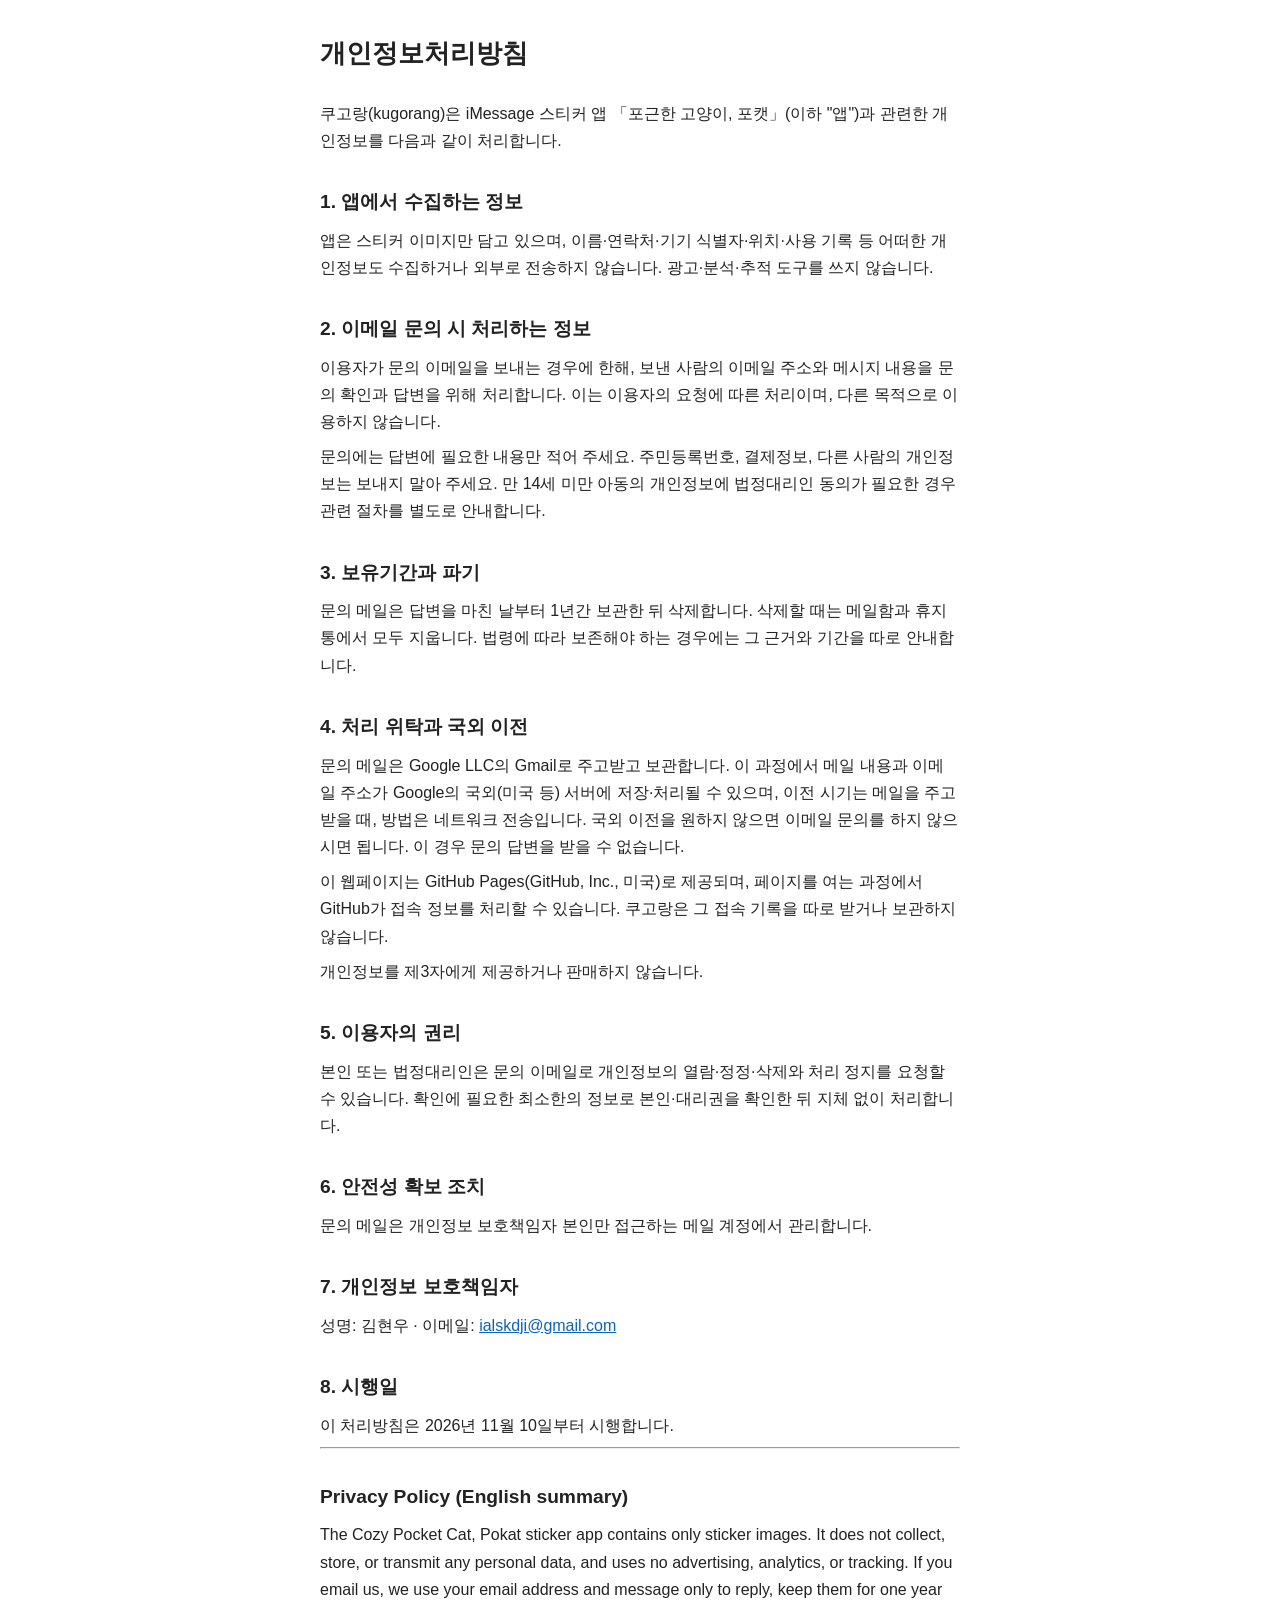
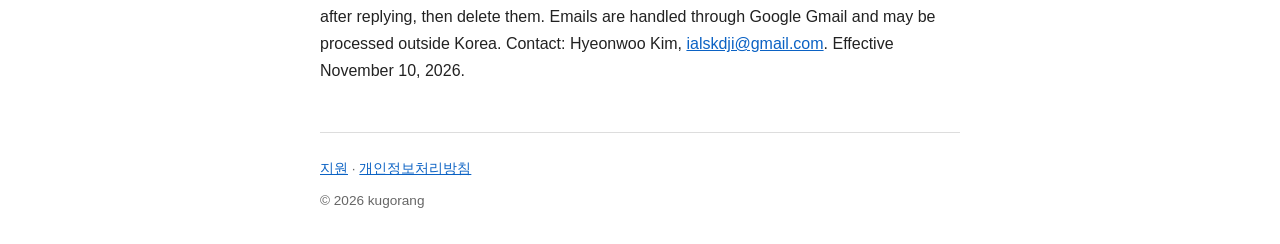
==== privacy.html @ f9ce9f7d "Pokat support and privacy pages" ====
<!DOCTYPE html>
<html lang="ko">
<head>
<meta charset="utf-8">
<meta name="viewport" content="width=device-width, initial-scale=1">
<title>포근한 고양이, 포캣 개인정보처리방침</title>
<style>
  body {
    font-family: -apple-system, BlinkMacSystemFont, "Apple SD Gothic Neo", "Malgun Gothic", "Segoe UI", Roboto, "Noto Sans KR", sans-serif;
    max-width: 40rem;
    margin: 2rem auto;
    padding: 0 1rem;
    line-height: 1.7;
    color: #222;
    background: #fff;
  }
  h1 {
    font-size: 1.6rem;
    margin: 0 0 1.5rem;
  }
  h2 {
    font-size: 1.2rem;
    margin: 2rem 0 0.5rem;
  }
  p {
    margin: 0.5rem 0;
  }
  a {
    color: #0b62c4;
  }
  footer {
    margin-top: 3rem;
    padding-top: 1rem;
    border-top: 1px solid #ddd;
    font-size: 0.85rem;
    color: #666;
  }
</style>
</head>
<body>
<main>
<h1>개인정보처리방침</h1>
<p>쿠고랑(kugorang)은 iMessage 스티커 앱 「포근한 고양이, 포캣」(이하 "앱")과 관련한 개인정보를 다음과 같이 처리합니다.</p>
<h2>1. 앱에서 수집하는 정보</h2>
<p>앱은 스티커 이미지만 담고 있으며, 이름·연락처·기기 식별자·위치·사용 기록 등 어떠한 개인정보도 수집하거나 외부로 전송하지 않습니다. 광고·분석·추적 도구를 쓰지 않습니다.</p>
<h2>2. 이메일 문의 시 처리하는 정보</h2>
<p>이용자가 문의 이메일을 보내는 경우에 한해, 보낸 사람의 이메일 주소와 메시지 내용을 문의 확인과 답변을 위해 처리합니다. 이는 이용자의 요청에 따른 처리이며, 다른 목적으로 이용하지 않습니다.</p>
<p>문의에는 답변에 필요한 내용만 적어 주세요. 주민등록번호, 결제정보, 다른 사람의 개인정보는 보내지 말아 주세요. 만 14세 미만 아동의 개인정보에 법정대리인 동의가 필요한 경우 관련 절차를 별도로 안내합니다.</p>
<h2>3. 보유기간과 파기</h2>
<p>문의 메일은 답변을 마친 날부터 1년간 보관한 뒤 삭제합니다. 삭제할 때는 메일함과 휴지통에서 모두 지웁니다. 법령에 따라 보존해야 하는 경우에는 그 근거와 기간을 따로 안내합니다.</p>
<h2>4. 처리 위탁과 국외 이전</h2>
<p>문의 메일은 Google LLC의 Gmail로 주고받고 보관합니다. 이 과정에서 메일 내용과 이메일 주소가 Google의 국외(미국 등) 서버에 저장·처리될 수 있으며, 이전 시기는 메일을 주고받을 때, 방법은 네트워크 전송입니다. 국외 이전을 원하지 않으면 이메일 문의를 하지 않으시면 됩니다. 이 경우 문의 답변을 받을 수 없습니다.</p>
<p>이 웹페이지는 GitHub Pages(GitHub, Inc., 미국)로 제공되며, 페이지를 여는 과정에서 GitHub가 접속 정보를 처리할 수 있습니다. 쿠고랑은 그 접속 기록을 따로 받거나 보관하지 않습니다.</p>
<p>개인정보를 제3자에게 제공하거나 판매하지 않습니다.</p>
<h2>5. 이용자의 권리</h2>
<p>본인 또는 법정대리인은 문의 이메일로 개인정보의 열람·정정·삭제와 처리 정지를 요청할 수 있습니다. 확인에 필요한 최소한의 정보로 본인·대리권을 확인한 뒤 지체 없이 처리합니다.</p>
<h2>6. 안전성 확보 조치</h2>
<p>문의 메일은 개인정보 보호책임자 본인만 접근하는 메일 계정에서 관리합니다.</p>
<h2>7. 개인정보 보호책임자</h2>
<p>성명: 김현우 · 이메일: <a href="mailto:ialskdji@gmail.com">ialskdji@gmail.com</a></p>
<h2>8. 시행일</h2>
<p>이 처리방침은 2026년 11월 10일부터 시행합니다.</p>
<hr>
<h2>Privacy Policy (English summary)</h2>
<p>The Cozy Pocket Cat, Pokat sticker app contains only sticker images. It does not collect, store, or transmit any personal data, and uses no advertising, analytics, or tracking. If you email us, we use your email address and message only to reply, keep them for one year after replying, then delete them. Emails are handled through Google Gmail and may be processed outside Korea. Contact: Hyeonwoo Kim, <a href="mailto:ialskdji@gmail.com">ialskdji@gmail.com</a>. Effective November 10, 2026.</p>
</main>
<footer>
<p><a href="/">지원</a> · <a href="/privacy.html">개인정보처리방침</a></p>
<p>© 2026 kugorang</p>
</footer>
</body>
</html>
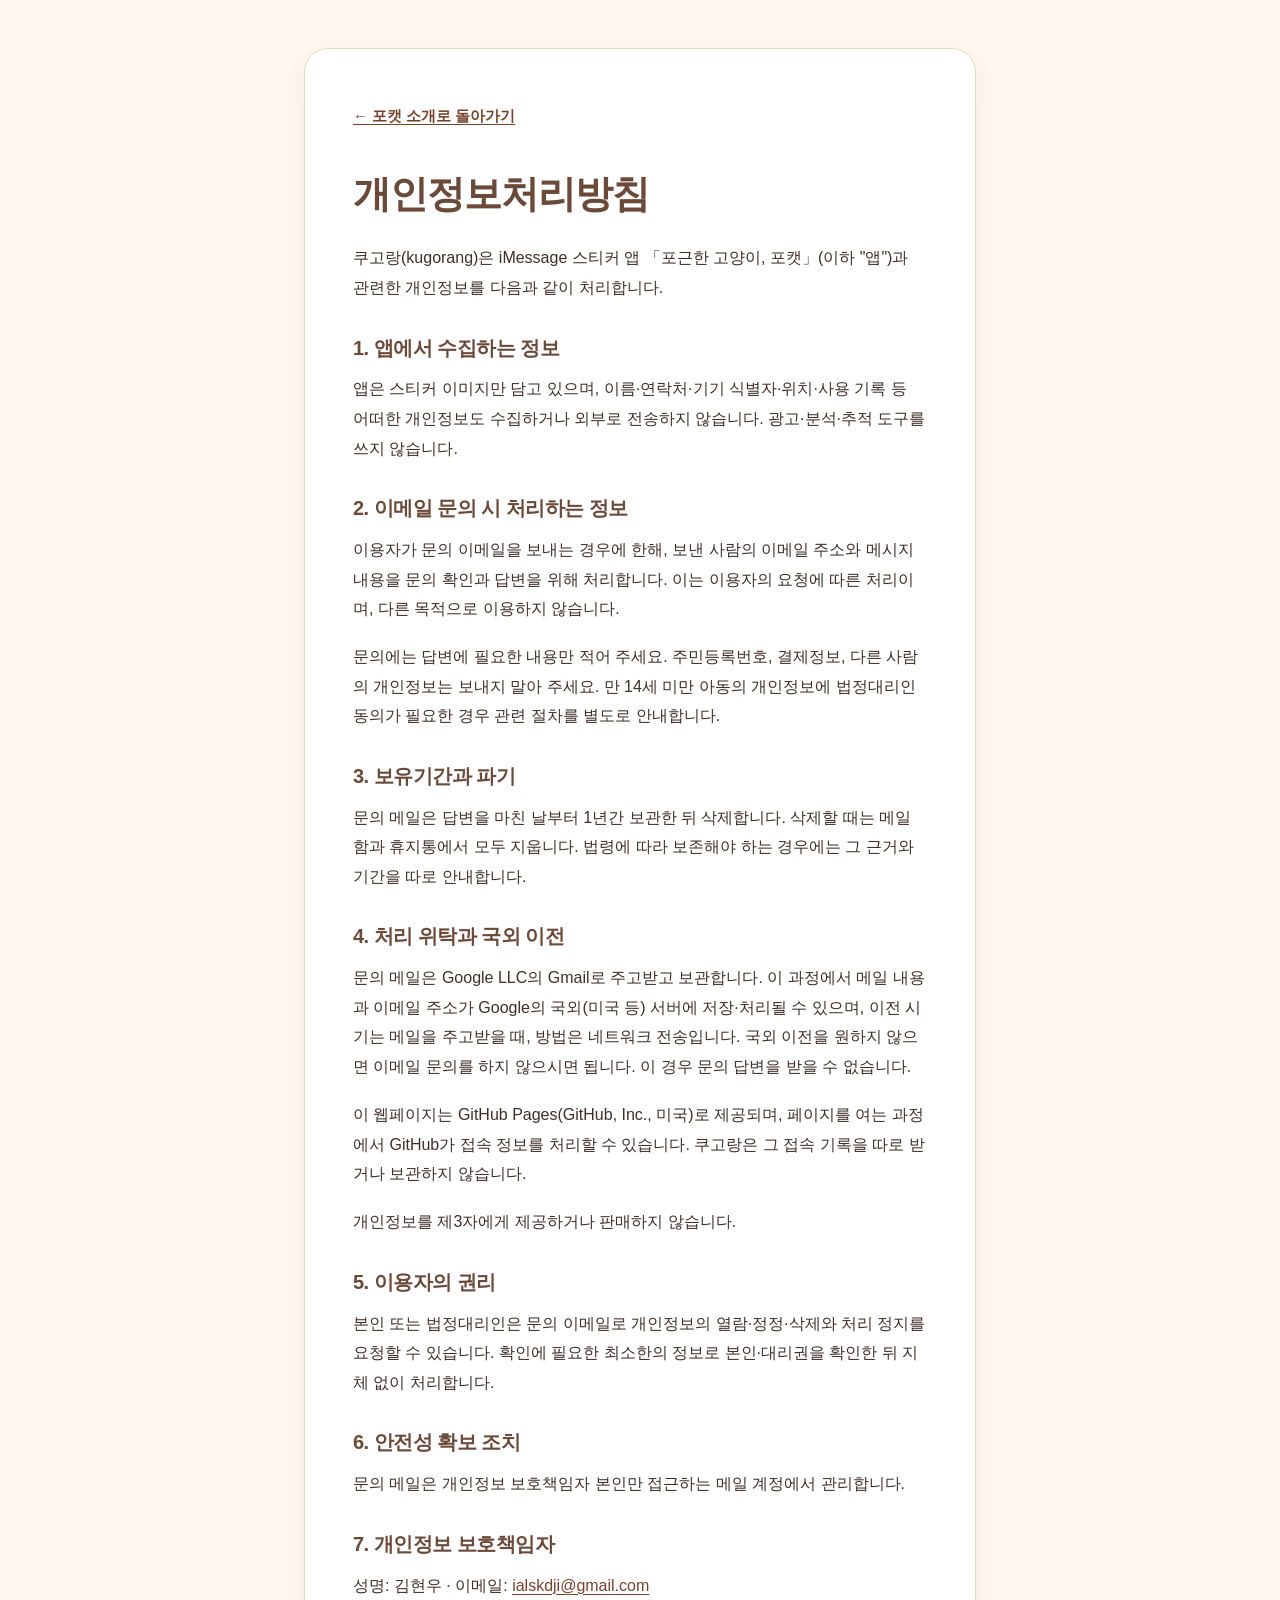
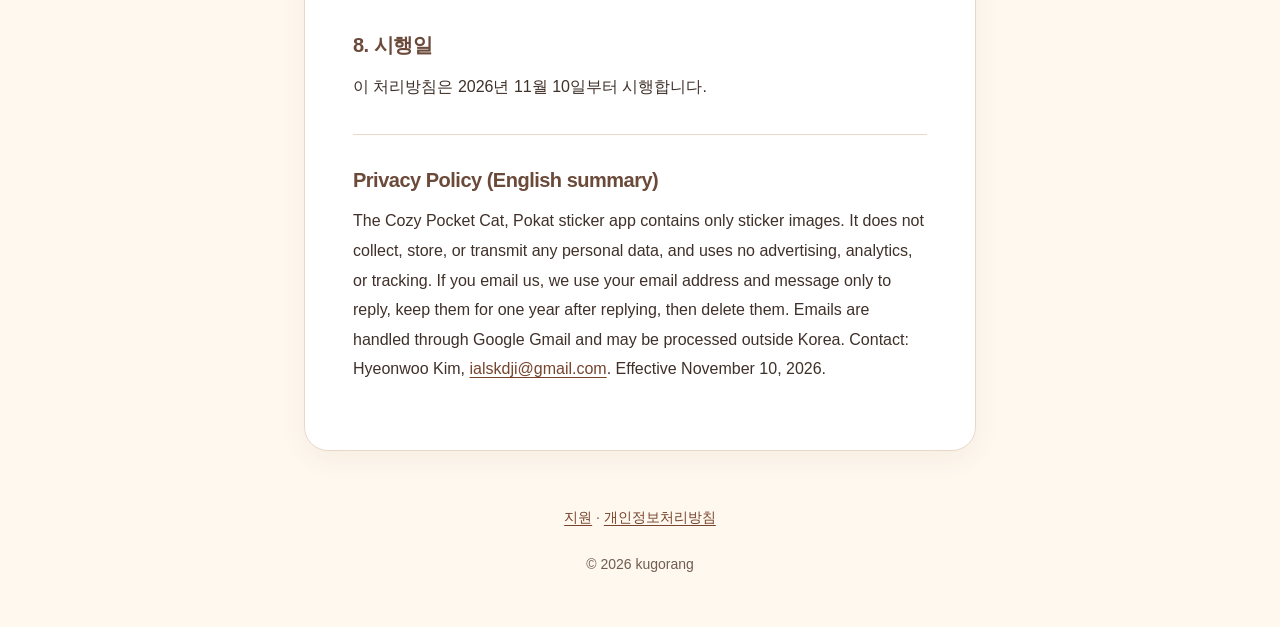
==== commit 46e52d9f: "Rebuild Pokat intro/support page: sticker gallery, KR/EN/JP, shared styles" ====
--- a/privacy.html
+++ b/privacy.html
@@ -4,41 +4,12 @@
 <meta charset="utf-8">
 <meta name="viewport" content="width=device-width, initial-scale=1">
 <title>포근한 고양이, 포캣 개인정보처리방침</title>
-<style>
-  body {
-    font-family: -apple-system, BlinkMacSystemFont, "Apple SD Gothic Neo", "Malgun Gothic", "Segoe UI", Roboto, "Noto Sans KR", sans-serif;
-    max-width: 40rem;
-    margin: 2rem auto;
-    padding: 0 1rem;
-    line-height: 1.7;
-    color: #222;
-    background: #fff;
-  }
-  h1 {
-    font-size: 1.6rem;
-    margin: 0 0 1.5rem;
-  }
-  h2 {
-    font-size: 1.2rem;
-    margin: 2rem 0 0.5rem;
-  }
-  p {
-    margin: 0.5rem 0;
-  }
-  a {
-    color: #0b62c4;
-  }
-  footer {
-    margin-top: 3rem;
-    padding-top: 1rem;
-    border-top: 1px solid #ddd;
-    font-size: 0.85rem;
-    color: #666;
-  }
-</style>
+<link rel="icon" href="/assets/favicon-64.png">
+<link rel="stylesheet" href="/assets/site.css">
 </head>
-<body>
+<body class="doc">
 <main>
+<p class="back-link"><a href="/">← 포캣 소개로 돌아가기</a></p>
 <h1>개인정보처리방침</h1>
 <p>쿠고랑(kugorang)은 iMessage 스티커 앱 「포근한 고양이, 포캣」(이하 "앱")과 관련한 개인정보를 다음과 같이 처리합니다.</p>
 <h2>1. 앱에서 수집하는 정보</h2>
--- a/assets/site.css
+++ b/assets/site.css
@@ -0,0 +1,582 @@
+:root {
+  color-scheme: light dark;
+  --bg: #fff8ee;
+  --surface: #ffffff;
+  --soft: #fff0e5;
+  --text: #3f3029;
+  --muted: #715d50;
+  --brown: #6b4a3a;
+  --peach: #f4a98a;
+  --border: #e8d8ca;
+  --link: #77432d;
+  --focus: #94431e;
+  --shadow: 0 8px 28px rgb(107 74 58 / 6%);
+  font-family: -apple-system, BlinkMacSystemFont, "Apple SD Gothic Neo",
+    "Hiragino Sans", "Hiragino Kaku Gothic ProN", "Malgun Gothic",
+    "Segoe UI", Roboto, "Noto Sans KR", "Noto Sans JP", sans-serif;
+}
+
+* {
+  box-sizing: border-box;
+}
+
+html {
+  scroll-behavior: smooth;
+  scroll-padding-top: 1.5rem;
+}
+
+html:not([data-language]) [data-lang]:not([data-lang="ko"]),
+html[data-language="ko"] [data-lang]:not([data-lang="ko"]),
+html[data-language="en"] [data-lang]:not([data-lang="en"]),
+html[data-language="ja"] [data-lang]:not([data-lang="ja"]) {
+  display: none !important;
+}
+
+body {
+  margin: 0;
+  background: var(--bg);
+  color: var(--text);
+  font-size: 1rem;
+  line-height: 1.75;
+  overflow-wrap: break-word;
+  -webkit-text-size-adjust: 100%;
+}
+
+a {
+  color: var(--link);
+  text-underline-offset: 0.2em;
+  text-decoration-thickness: 1px;
+}
+
+a:hover {
+  text-decoration-thickness: 2px;
+}
+
+button,
+a {
+  -webkit-tap-highlight-color: transparent;
+}
+
+button {
+  font: inherit;
+}
+
+:focus-visible {
+  outline: 3px solid var(--focus);
+  outline-offset: 4px;
+}
+
+main:focus {
+  outline: none;
+}
+
+img {
+  display: block;
+  max-width: 100%;
+  height: auto;
+}
+
+h1,
+h2,
+h3 {
+  color: var(--brown);
+  line-height: 1.35;
+  letter-spacing: -0.025em;
+  overflow-wrap: anywhere;
+}
+
+h1 {
+  margin: 0 0 0.8rem;
+  font-size: clamp(2rem, 4vw, 3.1rem);
+  text-wrap: balance;
+}
+
+h2 {
+  margin: 0 0 1.25rem;
+  font-size: clamp(1.35rem, 2.5vw, 1.8rem);
+  text-wrap: balance;
+}
+
+p {
+  margin: 0 0 1rem;
+}
+
+ul,
+ol {
+  padding-inline-start: 1.5rem;
+}
+
+.skip-link {
+  position: absolute;
+  z-index: 10;
+  top: 0.75rem;
+  left: 1rem;
+  padding: 0.65rem 1rem;
+  border-radius: 0.75rem;
+  background: var(--surface);
+  color: var(--link);
+  box-shadow: var(--shadow);
+  transform: translateY(-180%);
+}
+
+.skip-link:focus {
+  transform: translateY(0);
+}
+
+.site-header,
+.site-main,
+.site-footer {
+  width: min(100% - 2rem, 70rem);
+  margin-inline: auto;
+}
+
+.site-header {
+  display: flex;
+  align-items: center;
+  justify-content: space-between;
+  flex-wrap: wrap;
+  gap: 1rem;
+  padding-block: 1.25rem 1.75rem;
+}
+
+.brand {
+  display: inline-flex;
+  align-items: center;
+  gap: 0.65rem;
+  max-width: 100%;
+  color: var(--brown);
+  font-size: 0.95rem;
+  font-weight: 700;
+  line-height: 1.45;
+  text-decoration: none;
+}
+
+.brand img {
+  flex: 0 0 40px;
+  border-radius: 12px;
+}
+
+.language-toggle {
+  display: inline-flex;
+  flex-wrap: wrap;
+  gap: 0.2rem;
+  padding: 0.25rem;
+  border: 1px solid var(--border);
+  border-radius: 1rem;
+  background: var(--surface);
+}
+
+.language-toggle button {
+  min-height: 44px;
+  padding: 0.4rem 0.8rem;
+  border: 0;
+  border-radius: 0.7rem;
+  background: transparent;
+  color: var(--muted);
+  cursor: pointer;
+  font-size: 0.875rem;
+  font-weight: 600;
+}
+
+.language-toggle button:hover {
+  background: var(--soft);
+  color: var(--text);
+}
+
+.language-toggle button[aria-pressed="true"] {
+  background: var(--peach);
+  color: #432d22;
+}
+
+.site-main {
+  display: grid;
+  gap: 2rem;
+}
+
+.card {
+  border: 1px solid var(--border);
+  border-radius: 1.75rem;
+  background: var(--surface);
+  box-shadow: var(--shadow);
+}
+
+.hero {
+  display: grid;
+  align-items: center;
+  gap: 2rem;
+  padding: clamp(1.5rem, 4vw, 3rem);
+}
+
+.hero-art {
+  display: grid;
+  place-items: center;
+  padding: 1rem;
+}
+
+.hero-icon {
+  width: clamp(144px, 24vw, 256px);
+  border-radius: 24%;
+  box-shadow: 0 12px 32px rgb(107 74 58 / 10%);
+}
+
+.eyebrow {
+  margin-bottom: 0.7rem;
+  color: var(--muted);
+  font-size: 0.85rem;
+  font-weight: 600;
+}
+
+.subtitle {
+  margin-bottom: 1.1rem;
+  color: var(--brown);
+  font-size: clamp(1.05rem, 2vw, 1.25rem);
+  font-weight: 600;
+}
+
+.intro {
+  max-width: 39rem;
+}
+
+.chips {
+  display: flex;
+  flex-wrap: wrap;
+  gap: 0.5rem;
+  margin: 1.25rem 0;
+  padding: 0;
+  list-style: none;
+}
+
+.chips li {
+  padding: 0.3rem 0.85rem;
+  border: 1px solid var(--border);
+  border-radius: 999px;
+  background: var(--soft);
+  color: var(--brown);
+  font-size: 0.85rem;
+  font-weight: 600;
+}
+
+.status {
+  max-width: 40rem;
+  color: var(--muted);
+  font-size: 0.875rem;
+}
+
+.hero-actions {
+  display: flex;
+  flex-wrap: wrap;
+  gap: 0.75rem;
+  margin-top: 1.4rem;
+}
+
+.button {
+  display: inline-flex;
+  min-height: 48px;
+  align-items: center;
+  justify-content: center;
+  padding: 0.65rem 1.2rem;
+  border: 1px solid transparent;
+  border-radius: 0.9rem;
+  font-weight: 700;
+  line-height: 1.5;
+  text-align: center;
+  text-decoration: none;
+}
+
+.button:hover {
+  text-decoration: underline;
+}
+
+.button-primary {
+  border-color: var(--peach);
+  background: var(--peach);
+  color: #432d22;
+}
+
+.button-secondary {
+  border-color: var(--border);
+  background: var(--surface);
+  color: var(--brown);
+}
+
+.gallery-section {
+  padding-block: 0.75rem;
+}
+
+.gallery-section h2 {
+  padding-inline: 0.25rem;
+}
+
+.sticker-grid {
+  display: grid;
+  grid-template-columns: repeat(4, minmax(0, 1fr));
+  gap: clamp(0.4rem, 1.5vw, 1rem);
+  margin: 0;
+  padding: 0;
+  list-style: none;
+}
+
+.sticker-grid li {
+  min-width: 0;
+  overflow: hidden;
+  padding: clamp(0.15rem, 0.7vw, 0.6rem);
+  border: 1px solid var(--border);
+  border-radius: clamp(0.85rem, 2vw, 1.4rem);
+  background: var(--surface);
+  box-shadow: 0 3px 12px rgb(107 74 58 / 3%);
+}
+
+.sticker-grid img {
+  width: 100%;
+  aspect-ratio: 1;
+  object-fit: contain;
+}
+
+.text-section {
+  padding: clamp(1.4rem, 4vw, 2.5rem);
+}
+
+.text-section > p,
+.text-section > ul,
+.text-section > ol {
+  max-width: 52rem;
+}
+
+.text-section > :last-child {
+  margin-bottom: 0;
+}
+
+.steps {
+  margin: 0 0 1.5rem;
+  padding-inline-start: 1.75rem;
+}
+
+.steps li {
+  padding-inline-start: 0.4rem;
+  margin-bottom: 0.9rem;
+}
+
+.steps li::marker {
+  color: var(--brown);
+  font-weight: 700;
+}
+
+.note {
+  padding: 0.9rem 1rem;
+  border-inline-start: 3px solid var(--peach);
+  border-radius: 0 0.75rem 0.75rem 0;
+  background: var(--soft);
+  color: var(--muted);
+  font-size: 0.925rem;
+}
+
+.contact-line a,
+.site-footer a,
+body.doc a {
+  overflow-wrap: anywhere;
+}
+
+.faq {
+  margin-top: 1.5rem;
+  border-top: 1px solid var(--border);
+}
+
+details {
+  border-bottom: 1px solid var(--border);
+}
+
+summary {
+  padding: 1rem 0.25rem;
+  color: var(--brown);
+  font-weight: 650;
+  cursor: pointer;
+}
+
+summary::marker {
+  color: var(--link);
+}
+
+details p {
+  max-width: 48rem;
+  padding: 0 0.25rem 0.25rem;
+}
+
+.privacy-list {
+  margin-block: 0 1.25rem;
+}
+
+.privacy-list li {
+  margin-bottom: 0.65rem;
+  padding-inline-start: 0.25rem;
+}
+
+.small {
+  font-size: 0.875rem;
+}
+
+.muted {
+  color: var(--muted);
+}
+
+footer {
+  color: var(--muted);
+  font-size: 0.875rem;
+  text-align: center;
+}
+
+.site-footer,
+body.doc footer {
+  padding-block: 2.5rem 2rem;
+}
+
+footer p {
+  margin: 0.6rem 0;
+}
+
+footer a {
+  display: inline-block;
+  padding-block: 0.25rem;
+}
+
+.footer-contact {
+  white-space: normal;
+}
+
+/* Shared styling for the standalone privacy document. */
+body.doc {
+  padding: clamp(1rem, 4vw, 3rem) 1rem 0;
+}
+
+body.doc main {
+  width: 100%;
+  max-width: 42rem;
+  margin: 0 auto;
+  padding: clamp(1.4rem, 5vw, 3rem);
+  border: 1px solid var(--border);
+  border-radius: 1.5rem;
+  background: var(--surface);
+  box-shadow: var(--shadow);
+  line-height: 1.85;
+}
+
+body.doc h1 {
+  margin-block: 0.75rem 1.5rem;
+  font-size: clamp(1.8rem, 5vw, 2.4rem);
+}
+
+body.doc h2 {
+  margin-block: 2rem 0.8rem;
+  font-size: 1.25rem;
+}
+
+body.doc p {
+  margin-bottom: 1.15rem;
+}
+
+body.doc ul,
+body.doc ol {
+  margin-block: 1rem;
+}
+
+body.doc li {
+  margin-bottom: 0.5rem;
+}
+
+hr {
+  height: 0;
+  margin-block: 2rem;
+  border: 0;
+  border-top: 1px solid var(--border);
+}
+
+.back-link {
+  display: inline-block;
+  margin-bottom: 1rem;
+  padding-block: 0.4rem;
+  font-size: 0.925rem;
+  font-weight: 600;
+}
+
+body.doc footer {
+  width: 100%;
+  max-width: 42rem;
+  margin-inline: auto;
+}
+
+@media (min-width: 760px) {
+  .hero {
+    grid-template-columns: minmax(180px, 0.7fr) minmax(0, 1.7fr);
+    gap: 2.5rem;
+  }
+
+  .sticker-grid {
+    grid-template-columns: repeat(6, minmax(0, 1fr));
+  }
+
+  .site-main {
+    gap: 2.5rem;
+  }
+}
+
+@media (max-width: 480px) {
+  .site-header {
+    justify-content: center;
+    padding-top: 1rem;
+  }
+
+  .brand {
+    justify-content: center;
+    text-align: center;
+  }
+
+  .hero {
+    gap: 1rem;
+  }
+
+  .hero-art {
+    padding-block: 0.25rem 0.75rem;
+  }
+
+  .hero-actions .button {
+    flex: 1 1 8rem;
+  }
+
+  .site-footer {
+    padding-inline: 0.5rem;
+  }
+}
+
+@media (prefers-color-scheme: dark) {
+  :root {
+    --bg: #241f1c;
+    --surface: #302823;
+    --soft: #3d3028;
+    --text: #fff0de;
+    --muted: #d1bba9;
+    --brown: #f3d6bb;
+    --peach: #f4a98a;
+    --border: #5b473a;
+    --link: #ffc6a5;
+    --focus: #ffc6a5;
+    --shadow: 0 8px 28px rgb(0 0 0 / 16%);
+  }
+
+  .hero-icon {
+    box-shadow: 0 12px 32px rgb(0 0 0 / 18%);
+  }
+}
+
+@media (prefers-reduced-motion: reduce) {
+  html {
+    scroll-behavior: auto;
+  }
+
+  *,
+  *::before,
+  *::after {
+    animation: none !important;
+    transition: none !important;
+  }
+}
+
+.nowrap { white-space: nowrap; }
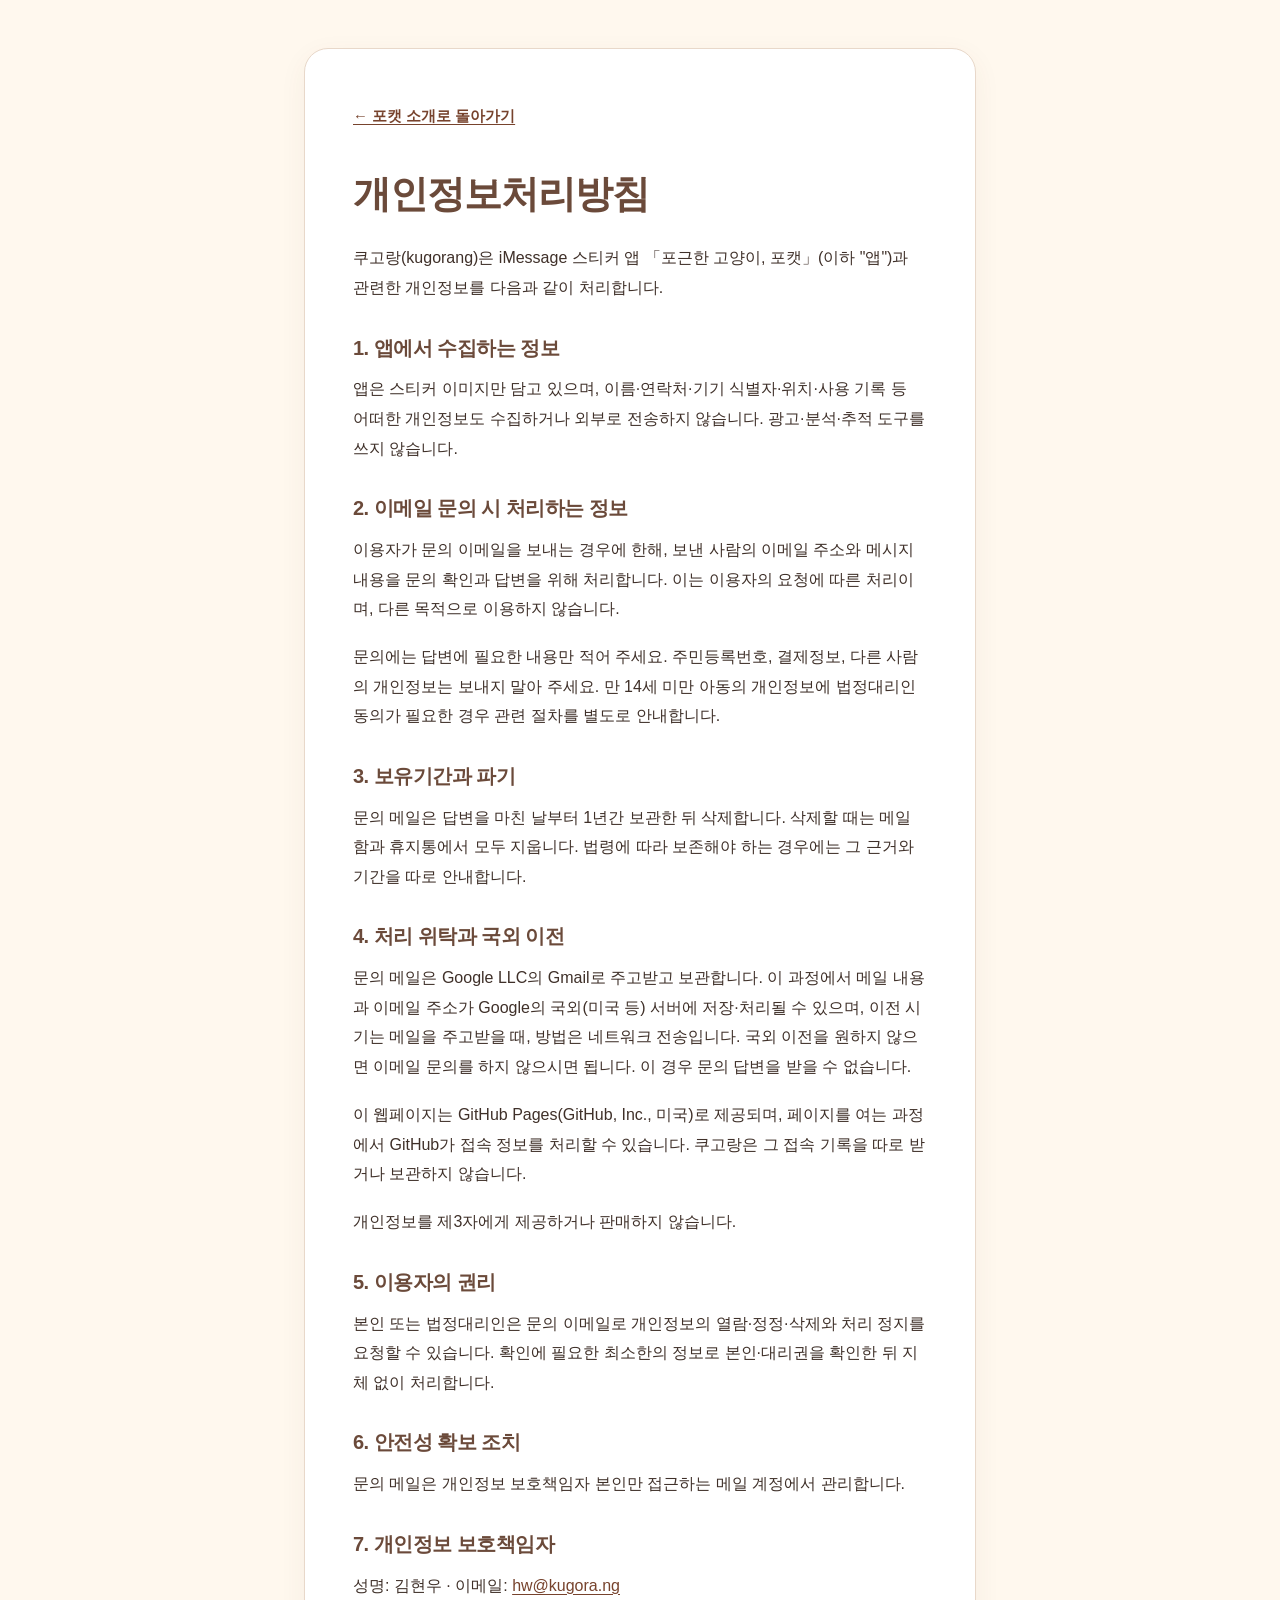
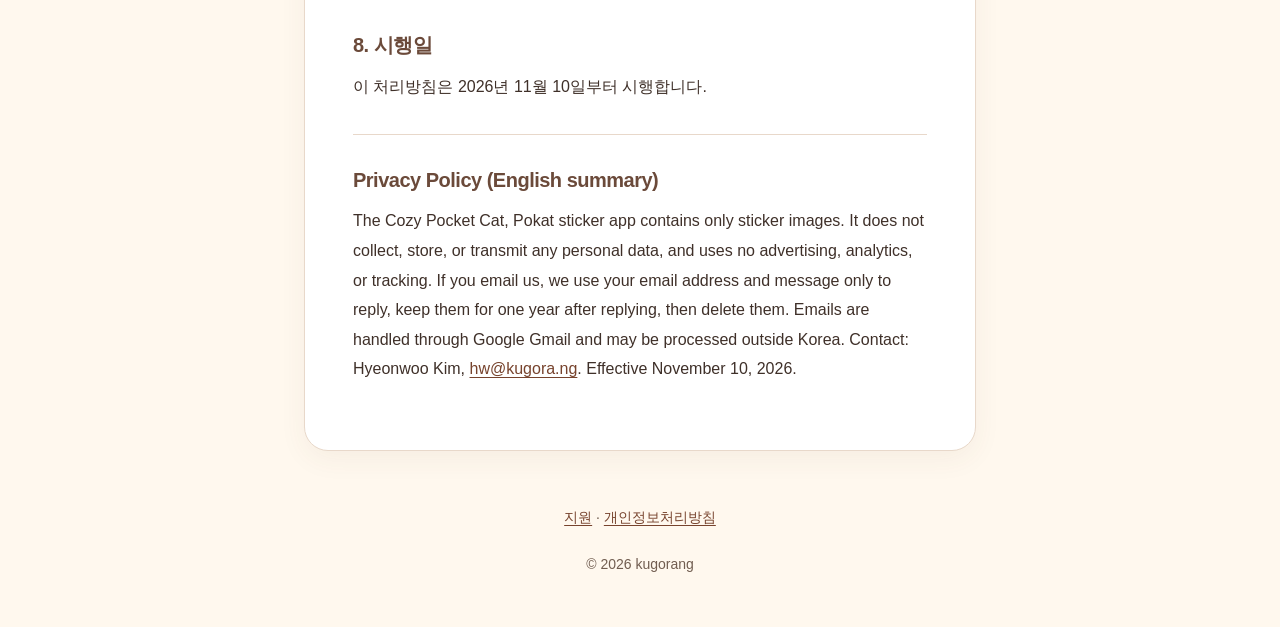
==== commit 9b134cc2: "chore: use the business contact address hw@kugora.ng Co-Authored-By: Claude Opus 5.5 <noreply@anthro" ====
--- a/privacy.html
+++ b/privacy.html
@@ -28,12 +28,12 @@
 <h2>6. 안전성 확보 조치</h2>
 <p>문의 메일은 개인정보 보호책임자 본인만 접근하는 메일 계정에서 관리합니다.</p>
 <h2>7. 개인정보 보호책임자</h2>
-<p>성명: 김현우 · 이메일: <a href="mailto:ialskdji@gmail.com">ialskdji@gmail.com</a></p>
+<p>성명: 김현우 · 이메일: <a href="mailto:hw@kugora.ng">hw@kugora.ng</a></p>
 <h2>8. 시행일</h2>
 <p>이 처리방침은 2026년 11월 10일부터 시행합니다.</p>
 <hr>
 <h2>Privacy Policy (English summary)</h2>
-<p>The Cozy Pocket Cat, Pokat sticker app contains only sticker images. It does not collect, store, or transmit any personal data, and uses no advertising, analytics, or tracking. If you email us, we use your email address and message only to reply, keep them for one year after replying, then delete them. Emails are handled through Google Gmail and may be processed outside Korea. Contact: Hyeonwoo Kim, <a href="mailto:ialskdji@gmail.com">ialskdji@gmail.com</a>. Effective November 10, 2026.</p>
+<p>The Cozy Pocket Cat, Pokat sticker app contains only sticker images. It does not collect, store, or transmit any personal data, and uses no advertising, analytics, or tracking. If you email us, we use your email address and message only to reply, keep them for one year after replying, then delete them. Emails are handled through Google Gmail and may be processed outside Korea. Contact: Hyeonwoo Kim, <a href="mailto:hw@kugora.ng">hw@kugora.ng</a>. Effective November 10, 2026.</p>
 </main>
 <footer>
 <p><a href="/">지원</a> · <a href="/privacy.html">개인정보처리방침</a></p>
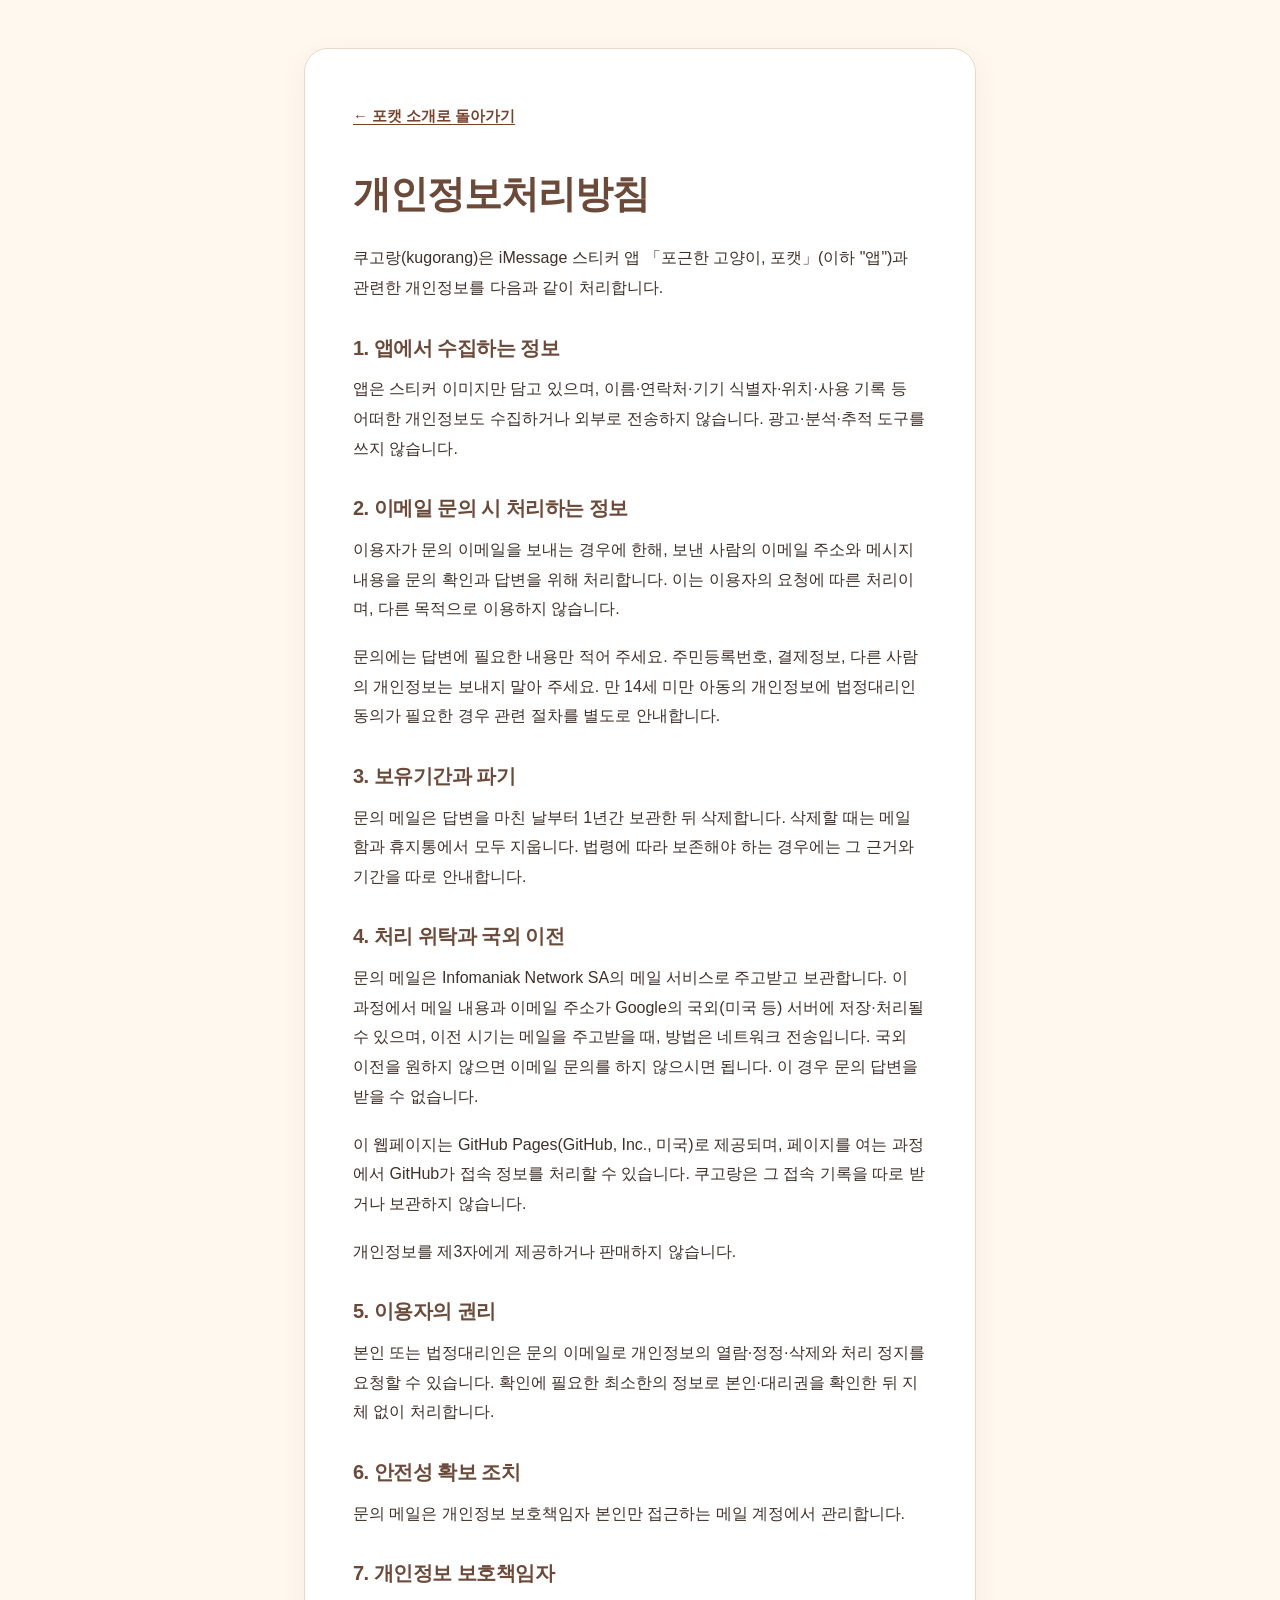
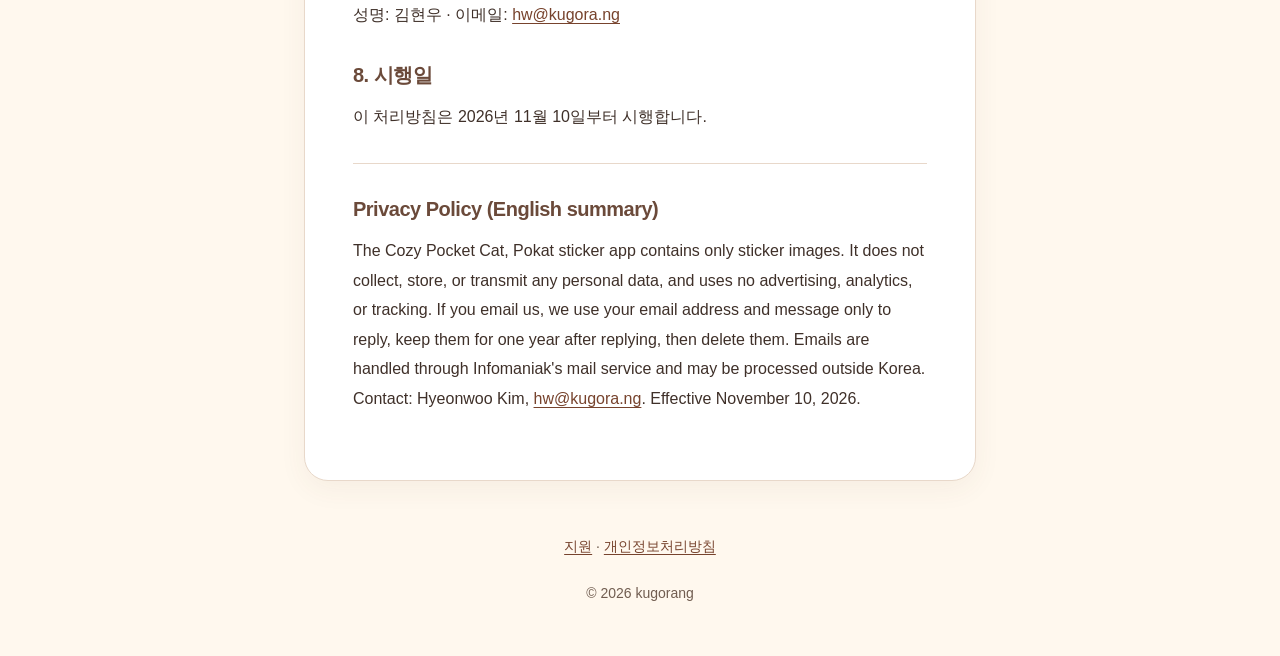
==== commit 88343615: "legal(draft): describe inquiry mail as received via Infomaniak Co-Authored-By: Claude Opus 5.5 <nore" ====
--- a/privacy.html
+++ b/privacy.html
@@ -20,7 +20,7 @@
 <h2>3. 보유기간과 파기</h2>
 <p>문의 메일은 답변을 마친 날부터 1년간 보관한 뒤 삭제합니다. 삭제할 때는 메일함과 휴지통에서 모두 지웁니다. 법령에 따라 보존해야 하는 경우에는 그 근거와 기간을 따로 안내합니다.</p>
 <h2>4. 처리 위탁과 국외 이전</h2>
-<p>문의 메일은 Google LLC의 Gmail로 주고받고 보관합니다. 이 과정에서 메일 내용과 이메일 주소가 Google의 국외(미국 등) 서버에 저장·처리될 수 있으며, 이전 시기는 메일을 주고받을 때, 방법은 네트워크 전송입니다. 국외 이전을 원하지 않으면 이메일 문의를 하지 않으시면 됩니다. 이 경우 문의 답변을 받을 수 없습니다.</p>
+<p>문의 메일은 Infomaniak Network SA의 메일 서비스로 주고받고 보관합니다. 이 과정에서 메일 내용과 이메일 주소가 Google의 국외(미국 등) 서버에 저장·처리될 수 있으며, 이전 시기는 메일을 주고받을 때, 방법은 네트워크 전송입니다. 국외 이전을 원하지 않으면 이메일 문의를 하지 않으시면 됩니다. 이 경우 문의 답변을 받을 수 없습니다.</p>
 <p>이 웹페이지는 GitHub Pages(GitHub, Inc., 미국)로 제공되며, 페이지를 여는 과정에서 GitHub가 접속 정보를 처리할 수 있습니다. 쿠고랑은 그 접속 기록을 따로 받거나 보관하지 않습니다.</p>
 <p>개인정보를 제3자에게 제공하거나 판매하지 않습니다.</p>
 <h2>5. 이용자의 권리</h2>
@@ -33,7 +33,7 @@
 <p>이 처리방침은 2026년 11월 10일부터 시행합니다.</p>
 <hr>
 <h2>Privacy Policy (English summary)</h2>
-<p>The Cozy Pocket Cat, Pokat sticker app contains only sticker images. It does not collect, store, or transmit any personal data, and uses no advertising, analytics, or tracking. If you email us, we use your email address and message only to reply, keep them for one year after replying, then delete them. Emails are handled through Google Gmail and may be processed outside Korea. Contact: Hyeonwoo Kim, <a href="mailto:hw@kugora.ng">hw@kugora.ng</a>. Effective November 10, 2026.</p>
+<p>The Cozy Pocket Cat, Pokat sticker app contains only sticker images. It does not collect, store, or transmit any personal data, and uses no advertising, analytics, or tracking. If you email us, we use your email address and message only to reply, keep them for one year after replying, then delete them. Emails are handled through Infomaniak's mail service and may be processed outside Korea. Contact: Hyeonwoo Kim, <a href="mailto:hw@kugora.ng">hw@kugora.ng</a>. Effective November 10, 2026.</p>
 </main>
 <footer>
 <p><a href="/">지원</a> · <a href="/privacy.html">개인정보처리방침</a></p>
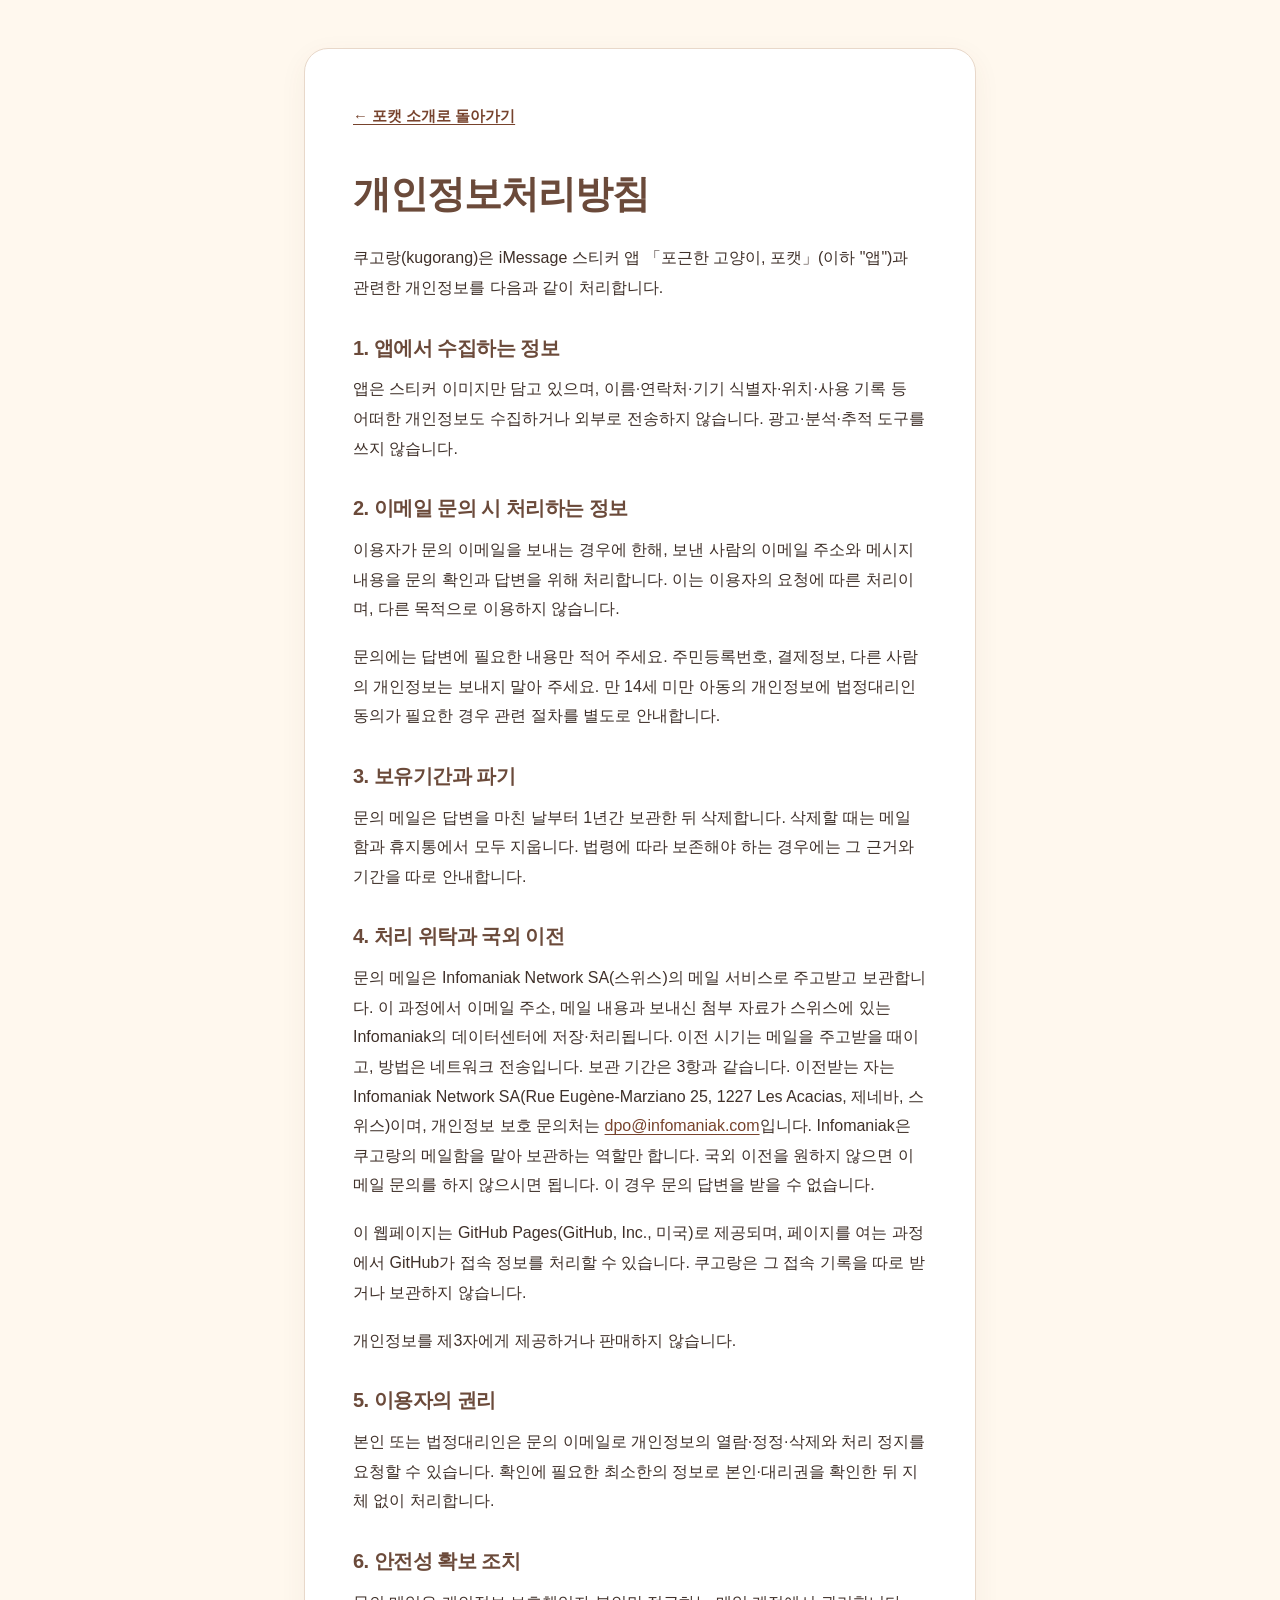
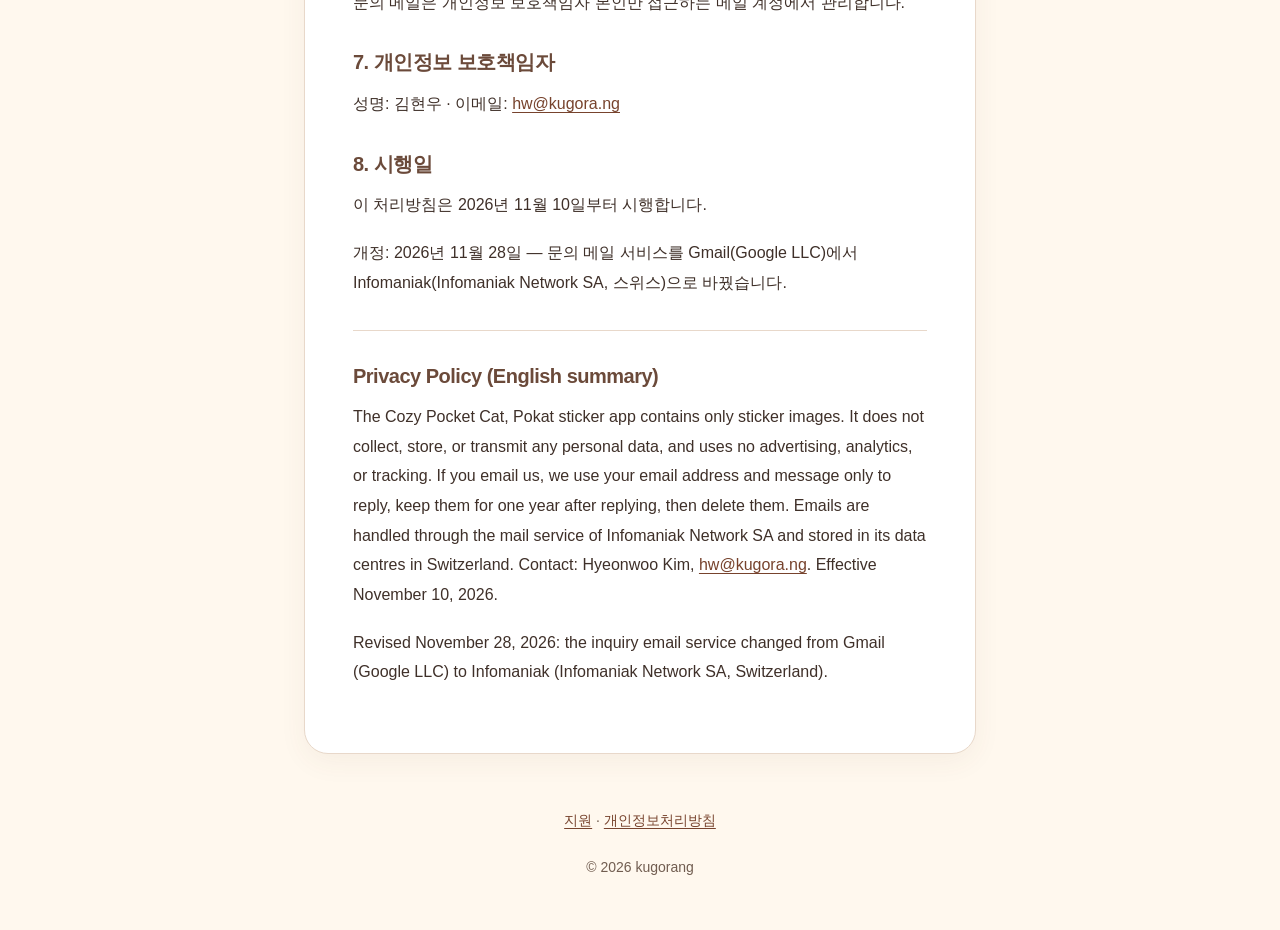
==== commit dba7a7aa: "legal(draft): add Infomaniak Switzerland storage notice and 2026-11-28 revision Co-Authored-By: Clau" ====
--- a/privacy.html
+++ b/privacy.html
@@ -20,7 +20,7 @@
 <h2>3. 보유기간과 파기</h2>
 <p>문의 메일은 답변을 마친 날부터 1년간 보관한 뒤 삭제합니다. 삭제할 때는 메일함과 휴지통에서 모두 지웁니다. 법령에 따라 보존해야 하는 경우에는 그 근거와 기간을 따로 안내합니다.</p>
 <h2>4. 처리 위탁과 국외 이전</h2>
-<p>문의 메일은 Infomaniak Network SA의 메일 서비스로 주고받고 보관합니다. 이 과정에서 메일 내용과 이메일 주소가 Google의 국외(미국 등) 서버에 저장·처리될 수 있으며, 이전 시기는 메일을 주고받을 때, 방법은 네트워크 전송입니다. 국외 이전을 원하지 않으면 이메일 문의를 하지 않으시면 됩니다. 이 경우 문의 답변을 받을 수 없습니다.</p>
+<p>문의 메일은 Infomaniak Network SA(스위스)의 메일 서비스로 주고받고 보관합니다. 이 과정에서 이메일 주소, 메일 내용과 보내신 첨부 자료가 스위스에 있는 Infomaniak의 데이터센터에 저장·처리됩니다. 이전 시기는 메일을 주고받을 때이고, 방법은 네트워크 전송입니다. 보관 기간은 3항과 같습니다. 이전받는 자는 Infomaniak Network SA(Rue Eugène-Marziano 25, 1227 Les Acacias, 제네바, 스위스)이며, 개인정보 보호 문의처는 <a href="mailto:dpo@infomaniak.com">dpo@infomaniak.com</a>입니다. Infomaniak은 쿠고랑의 메일함을 맡아 보관하는 역할만 합니다. 국외 이전을 원하지 않으면 이메일 문의를 하지 않으시면 됩니다. 이 경우 문의 답변을 받을 수 없습니다.</p>
 <p>이 웹페이지는 GitHub Pages(GitHub, Inc., 미국)로 제공되며, 페이지를 여는 과정에서 GitHub가 접속 정보를 처리할 수 있습니다. 쿠고랑은 그 접속 기록을 따로 받거나 보관하지 않습니다.</p>
 <p>개인정보를 제3자에게 제공하거나 판매하지 않습니다.</p>
 <h2>5. 이용자의 권리</h2>
@@ -31,9 +31,11 @@
 <p>성명: 김현우 · 이메일: <a href="mailto:hw@kugora.ng">hw@kugora.ng</a></p>
 <h2>8. 시행일</h2>
 <p>이 처리방침은 2026년 11월 10일부터 시행합니다.</p>
+<p>개정: 2026년 11월 28일 — 문의 메일 서비스를 Gmail(Google LLC)에서 Infomaniak(Infomaniak Network SA, 스위스)으로 바꿨습니다.</p>
 <hr>
 <h2>Privacy Policy (English summary)</h2>
-<p>The Cozy Pocket Cat, Pokat sticker app contains only sticker images. It does not collect, store, or transmit any personal data, and uses no advertising, analytics, or tracking. If you email us, we use your email address and message only to reply, keep them for one year after replying, then delete them. Emails are handled through Infomaniak's mail service and may be processed outside Korea. Contact: Hyeonwoo Kim, <a href="mailto:hw@kugora.ng">hw@kugora.ng</a>. Effective November 10, 2026.</p>
+<p>The Cozy Pocket Cat, Pokat sticker app contains only sticker images. It does not collect, store, or transmit any personal data, and uses no advertising, analytics, or tracking. If you email us, we use your email address and message only to reply, keep them for one year after replying, then delete them. Emails are handled through the mail service of Infomaniak Network SA and stored in its data centres in Switzerland. Contact: Hyeonwoo Kim, <a href="mailto:hw@kugora.ng">hw@kugora.ng</a>. Effective November 10, 2026.</p>
+<p>Revised November 28, 2026: the inquiry email service changed from Gmail (Google LLC) to Infomaniak (Infomaniak Network SA, Switzerland).</p>
 </main>
 <footer>
 <p><a href="/">지원</a> · <a href="/privacy.html">개인정보처리방침</a></p>
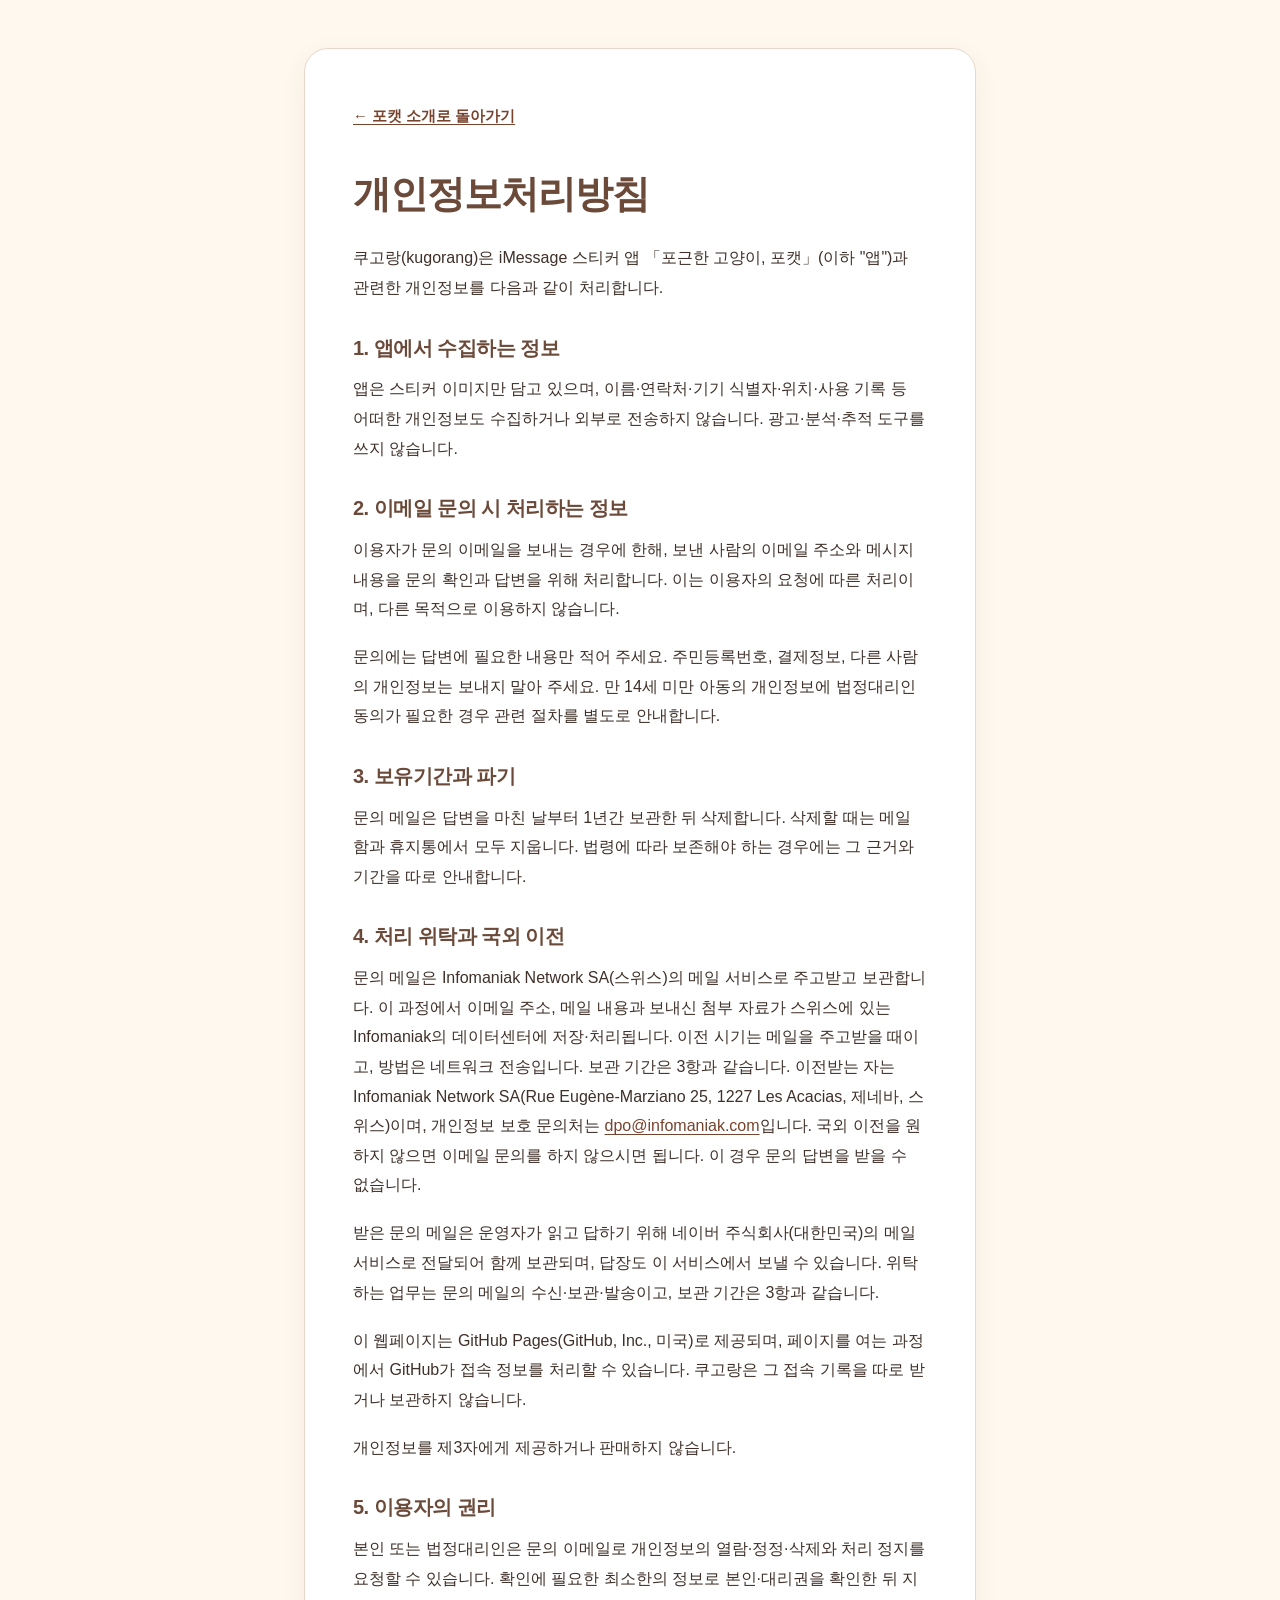
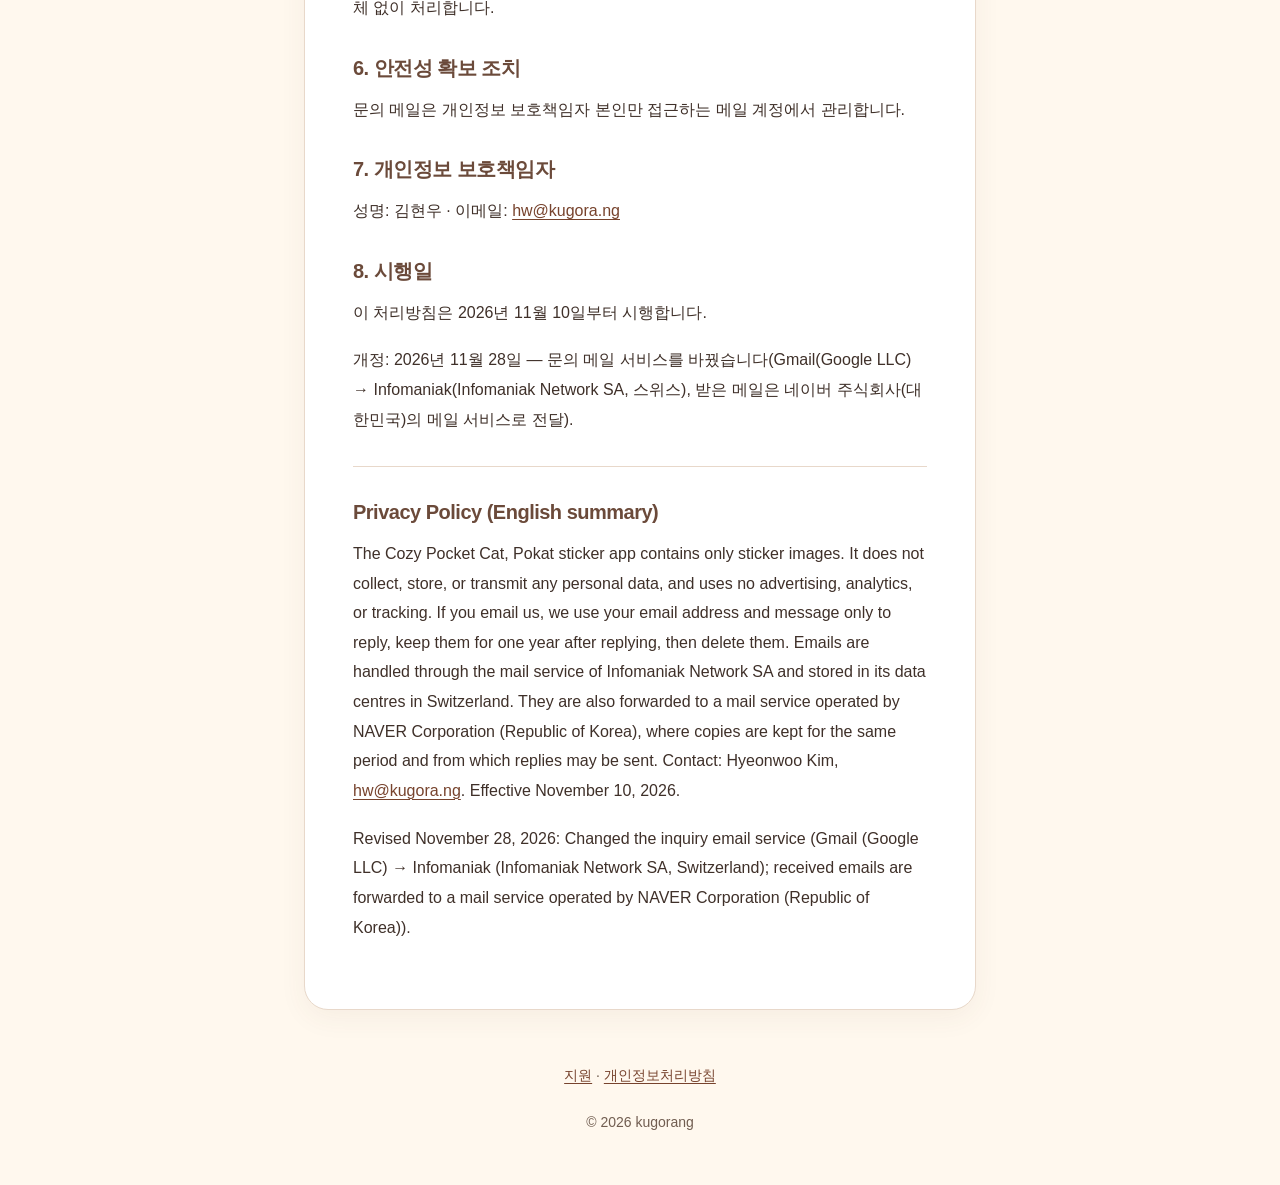
==== commit 6468bd1c: "legal(draft): add NAVER forwarding (entrustment) to the inquiry email notice Co-Authored-By: Claude " ====
--- a/privacy.html
+++ b/privacy.html
@@ -20,7 +20,8 @@
 <h2>3. 보유기간과 파기</h2>
 <p>문의 메일은 답변을 마친 날부터 1년간 보관한 뒤 삭제합니다. 삭제할 때는 메일함과 휴지통에서 모두 지웁니다. 법령에 따라 보존해야 하는 경우에는 그 근거와 기간을 따로 안내합니다.</p>
 <h2>4. 처리 위탁과 국외 이전</h2>
-<p>문의 메일은 Infomaniak Network SA(스위스)의 메일 서비스로 주고받고 보관합니다. 이 과정에서 이메일 주소, 메일 내용과 보내신 첨부 자료가 스위스에 있는 Infomaniak의 데이터센터에 저장·처리됩니다. 이전 시기는 메일을 주고받을 때이고, 방법은 네트워크 전송입니다. 보관 기간은 3항과 같습니다. 이전받는 자는 Infomaniak Network SA(Rue Eugène-Marziano 25, 1227 Les Acacias, 제네바, 스위스)이며, 개인정보 보호 문의처는 <a href="mailto:dpo@infomaniak.com">dpo@infomaniak.com</a>입니다. Infomaniak은 쿠고랑의 메일함을 맡아 보관하는 역할만 합니다. 국외 이전을 원하지 않으면 이메일 문의를 하지 않으시면 됩니다. 이 경우 문의 답변을 받을 수 없습니다.</p>
+<p>문의 메일은 Infomaniak Network SA(스위스)의 메일 서비스로 주고받고 보관합니다. 이 과정에서 이메일 주소, 메일 내용과 보내신 첨부 자료가 스위스에 있는 Infomaniak의 데이터센터에 저장·처리됩니다. 이전 시기는 메일을 주고받을 때이고, 방법은 네트워크 전송입니다. 보관 기간은 3항과 같습니다. 이전받는 자는 Infomaniak Network SA(Rue Eugène-Marziano 25, 1227 Les Acacias, 제네바, 스위스)이며, 개인정보 보호 문의처는 <a href="mailto:dpo@infomaniak.com">dpo@infomaniak.com</a>입니다. 국외 이전을 원하지 않으면 이메일 문의를 하지 않으시면 됩니다. 이 경우 문의 답변을 받을 수 없습니다.</p>
+<p>받은 문의 메일은 운영자가 읽고 답하기 위해 네이버 주식회사(대한민국)의 메일 서비스로 전달되어 함께 보관되며, 답장도 이 서비스에서 보낼 수 있습니다. 위탁하는 업무는 문의 메일의 수신·보관·발송이고, 보관 기간은 3항과 같습니다.</p>
 <p>이 웹페이지는 GitHub Pages(GitHub, Inc., 미국)로 제공되며, 페이지를 여는 과정에서 GitHub가 접속 정보를 처리할 수 있습니다. 쿠고랑은 그 접속 기록을 따로 받거나 보관하지 않습니다.</p>
 <p>개인정보를 제3자에게 제공하거나 판매하지 않습니다.</p>
 <h2>5. 이용자의 권리</h2>
@@ -31,11 +32,11 @@
 <p>성명: 김현우 · 이메일: <a href="mailto:hw@kugora.ng">hw@kugora.ng</a></p>
 <h2>8. 시행일</h2>
 <p>이 처리방침은 2026년 11월 10일부터 시행합니다.</p>
-<p>개정: 2026년 11월 28일 — 문의 메일 서비스를 Gmail(Google LLC)에서 Infomaniak(Infomaniak Network SA, 스위스)으로 바꿨습니다.</p>
+<p>개정: 2026년 11월 28일 — 문의 메일 서비스를 바꿨습니다(Gmail(Google LLC) → Infomaniak(Infomaniak Network SA, 스위스), 받은 메일은 네이버 주식회사(대한민국)의 메일 서비스로 전달).</p>
 <hr>
 <h2>Privacy Policy (English summary)</h2>
-<p>The Cozy Pocket Cat, Pokat sticker app contains only sticker images. It does not collect, store, or transmit any personal data, and uses no advertising, analytics, or tracking. If you email us, we use your email address and message only to reply, keep them for one year after replying, then delete them. Emails are handled through the mail service of Infomaniak Network SA and stored in its data centres in Switzerland. Contact: Hyeonwoo Kim, <a href="mailto:hw@kugora.ng">hw@kugora.ng</a>. Effective November 10, 2026.</p>
-<p>Revised November 28, 2026: the inquiry email service changed from Gmail (Google LLC) to Infomaniak (Infomaniak Network SA, Switzerland).</p>
+<p>The Cozy Pocket Cat, Pokat sticker app contains only sticker images. It does not collect, store, or transmit any personal data, and uses no advertising, analytics, or tracking. If you email us, we use your email address and message only to reply, keep them for one year after replying, then delete them. Emails are handled through the mail service of Infomaniak Network SA and stored in its data centres in Switzerland. They are also forwarded to a mail service operated by NAVER Corporation (Republic of Korea), where copies are kept for the same period and from which replies may be sent. Contact: Hyeonwoo Kim, <a href="mailto:hw@kugora.ng">hw@kugora.ng</a>. Effective November 10, 2026.</p>
+<p>Revised November 28, 2026: Changed the inquiry email service (Gmail (Google LLC) → Infomaniak (Infomaniak Network SA, Switzerland); received emails are forwarded to a mail service operated by NAVER Corporation (Republic of Korea)).</p>
 </main>
 <footer>
 <p><a href="/">지원</a> · <a href="/privacy.html">개인정보처리방침</a></p>
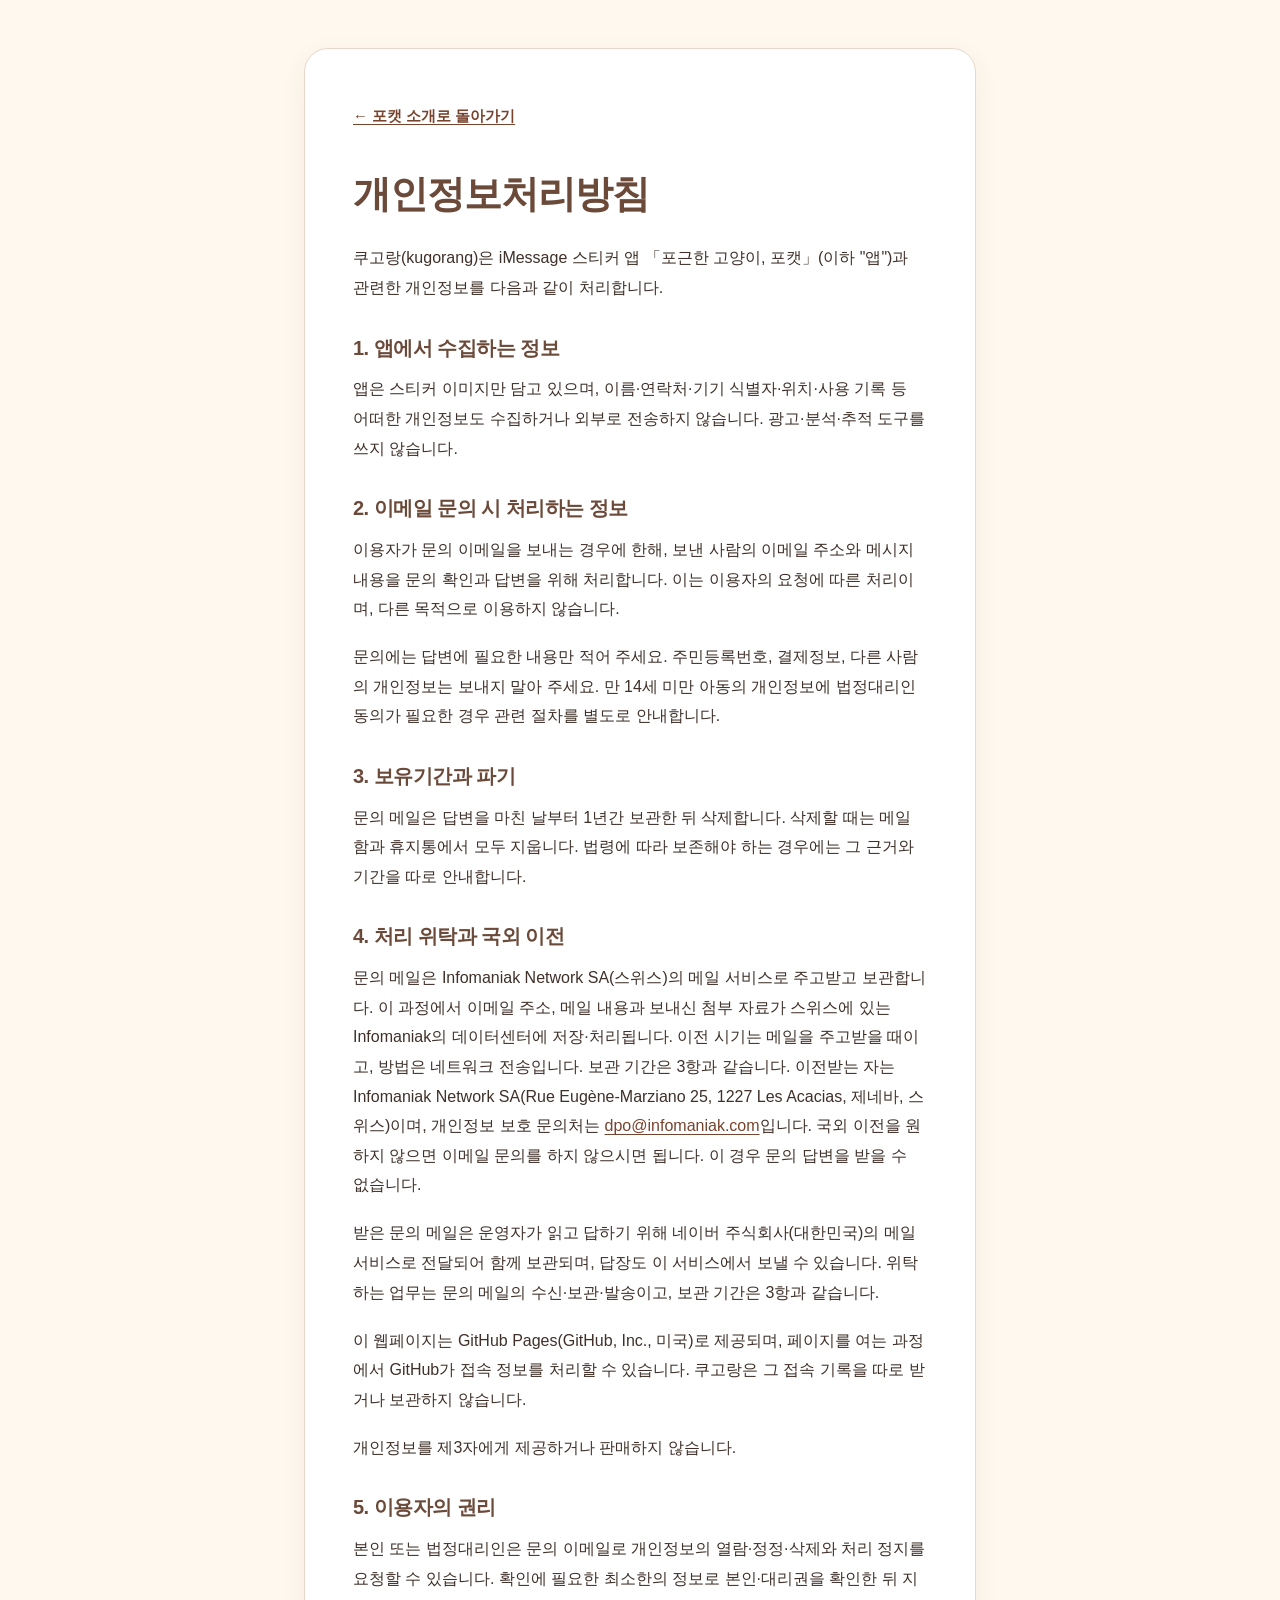
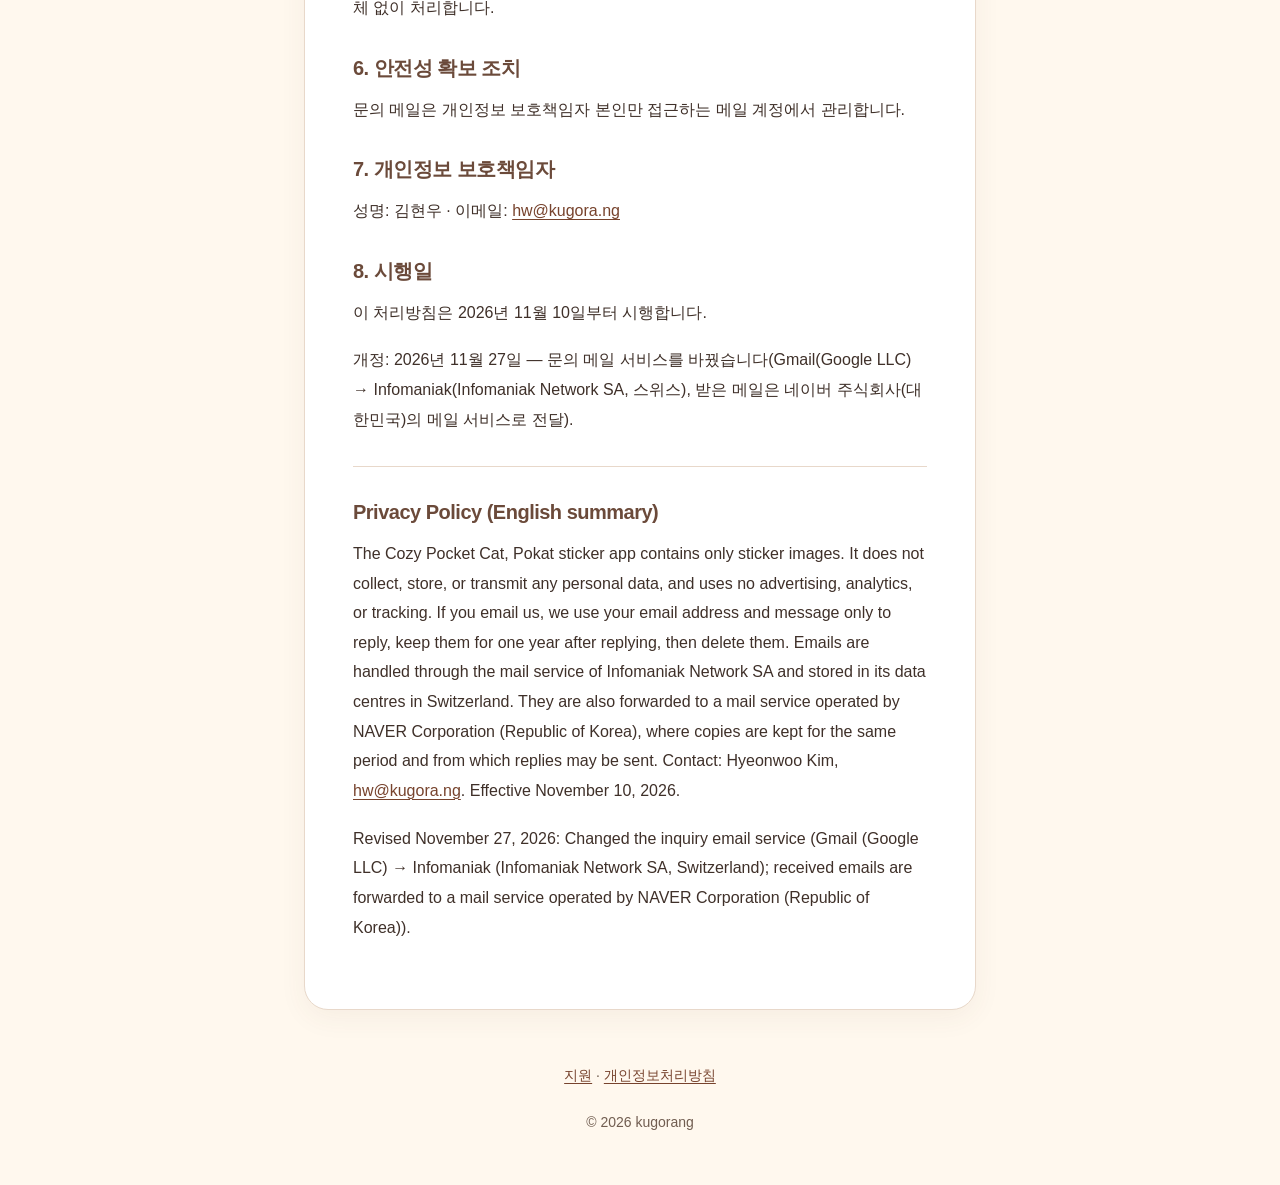
==== commit 3209a860: "legal: finalize ja/zh NAVER name and set publish date 2026-11-27 Co-Authored-By: Claude Opus 5.5 <no" ====
--- a/privacy.html
+++ b/privacy.html
@@ -32,11 +32,11 @@
 <p>성명: 김현우 · 이메일: <a href="mailto:hw@kugora.ng">hw@kugora.ng</a></p>
 <h2>8. 시행일</h2>
 <p>이 처리방침은 2026년 11월 10일부터 시행합니다.</p>
-<p>개정: 2026년 11월 28일 — 문의 메일 서비스를 바꿨습니다(Gmail(Google LLC) → Infomaniak(Infomaniak Network SA, 스위스), 받은 메일은 네이버 주식회사(대한민국)의 메일 서비스로 전달).</p>
+<p>개정: 2026년 11월 27일 — 문의 메일 서비스를 바꿨습니다(Gmail(Google LLC) → Infomaniak(Infomaniak Network SA, 스위스), 받은 메일은 네이버 주식회사(대한민국)의 메일 서비스로 전달).</p>
 <hr>
 <h2>Privacy Policy (English summary)</h2>
 <p>The Cozy Pocket Cat, Pokat sticker app contains only sticker images. It does not collect, store, or transmit any personal data, and uses no advertising, analytics, or tracking. If you email us, we use your email address and message only to reply, keep them for one year after replying, then delete them. Emails are handled through the mail service of Infomaniak Network SA and stored in its data centres in Switzerland. They are also forwarded to a mail service operated by NAVER Corporation (Republic of Korea), where copies are kept for the same period and from which replies may be sent. Contact: Hyeonwoo Kim, <a href="mailto:hw@kugora.ng">hw@kugora.ng</a>. Effective November 10, 2026.</p>
-<p>Revised November 28, 2026: Changed the inquiry email service (Gmail (Google LLC) → Infomaniak (Infomaniak Network SA, Switzerland); received emails are forwarded to a mail service operated by NAVER Corporation (Republic of Korea)).</p>
+<p>Revised November 27, 2026: Changed the inquiry email service (Gmail (Google LLC) → Infomaniak (Infomaniak Network SA, Switzerland); received emails are forwarded to a mail service operated by NAVER Corporation (Republic of Korea)).</p>
 </main>
 <footer>
 <p><a href="/">지원</a> · <a href="/privacy.html">개인정보처리방침</a></p>
